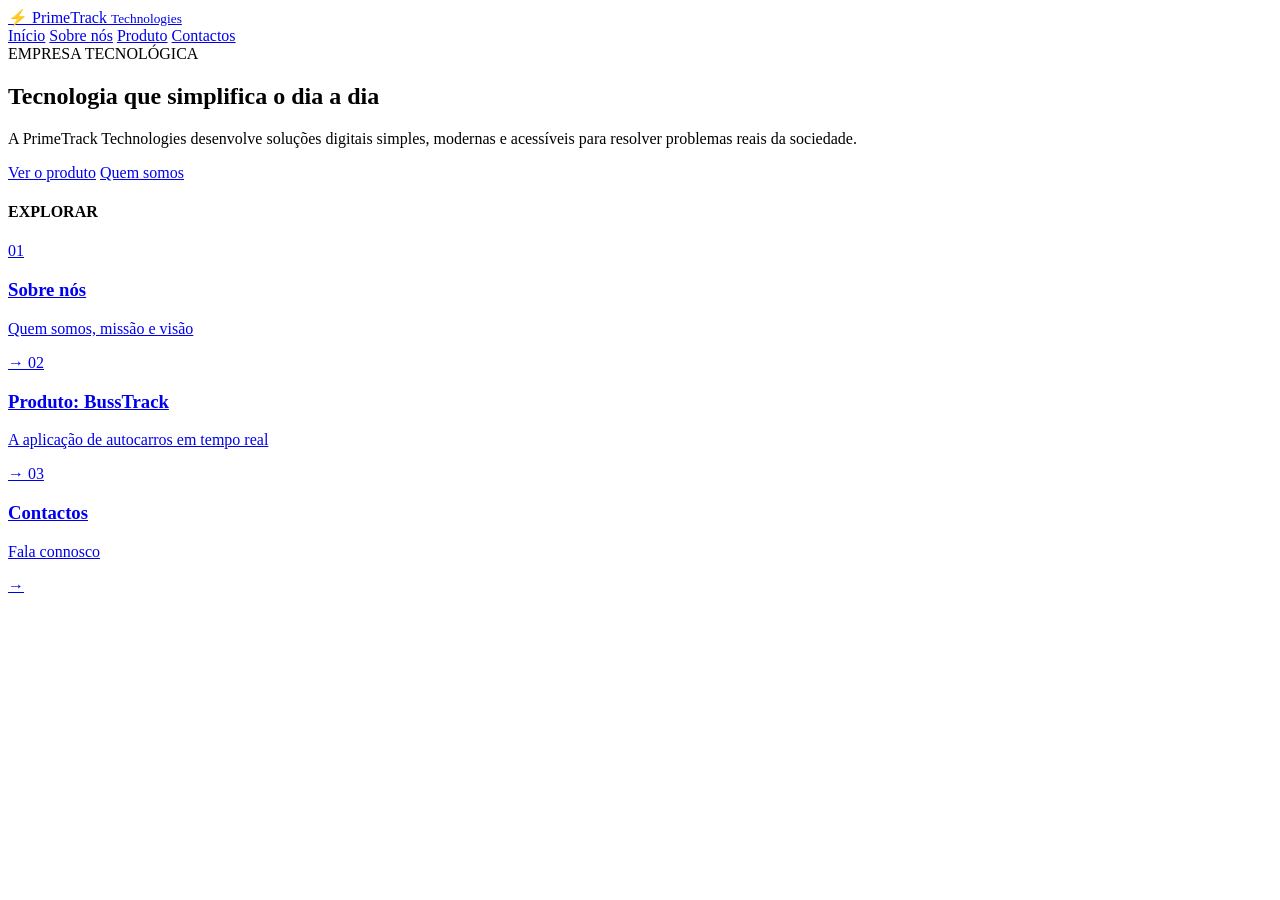
==== index.html @ 8f0a6c94 "Add files via upload" ====
<!DOCTYPE html>
<html lang="pt-PT">
<head>
    <meta charset="UTF-8">
    <meta name="viewport" content="width=device-width, initial-scale=1.0">
    <title>PrimeTrack Technologies</title>
    <link rel="stylesheet" href="css/style.css">
</head>
<body class="pagina-inicio">

    <header class="topo">
        <a href="index.html" class="logo">
            <span class="logo-icon">⚡</span>
            <span class="logo-nome">PrimeTrack</span>
            <small>Technologies</small>
        </a>
        <nav class="menu">
            <a href="index.html" class="ativo">Início</a>
            <a href="sobre.html">Sobre nós</a>
            <a href="produto.html">Produto</a>
            <a href="contactos.html">Contactos</a>
        </nav>
    </header>

    <main class="split">
        <section class="split-esq">
            <span class="badge">EMPRESA TECNOLÓGICA</span>
            <h1>Tecnologia que <span>simplifica</span> o dia a dia</h1>
            <p>A PrimeTrack Technologies desenvolve soluções digitais simples, modernas e acessíveis para resolver problemas reais da sociedade.</p>
            <div class="botoes">
                <a href="produto.html" class="btn-primario">Ver o produto</a>
                <a href="sobre.html" class="btn-secundario">Quem somos</a>
            </div>
        </section>

        <section class="split-dir">
            <h4 class="eyebrow">EXPLORAR</h4>
            <a href="sobre.html" class="atalho">
                <span class="num">01</span>
                <div><h3>Sobre nós</h3><p>Quem somos, missão e visão</p></div>
                <span class="seta">→</span>
            </a>
            <a href="produto.html" class="atalho">
                <span class="num">02</span>
                <div><h3>Produto: BussTrack</h3><p>A aplicação de autocarros em tempo real</p></div>
                <span class="seta">→</span>
            </a>
            <a href="contactos.html" class="atalho">
                <span class="num">03</span>
                <div><h3>Contactos</h3><p>Fala connosco</p></div>
                <span class="seta">→</span>
            </a>
        </section>
    </main>

    <script src="js/script.js"></script>
</body>
</html>
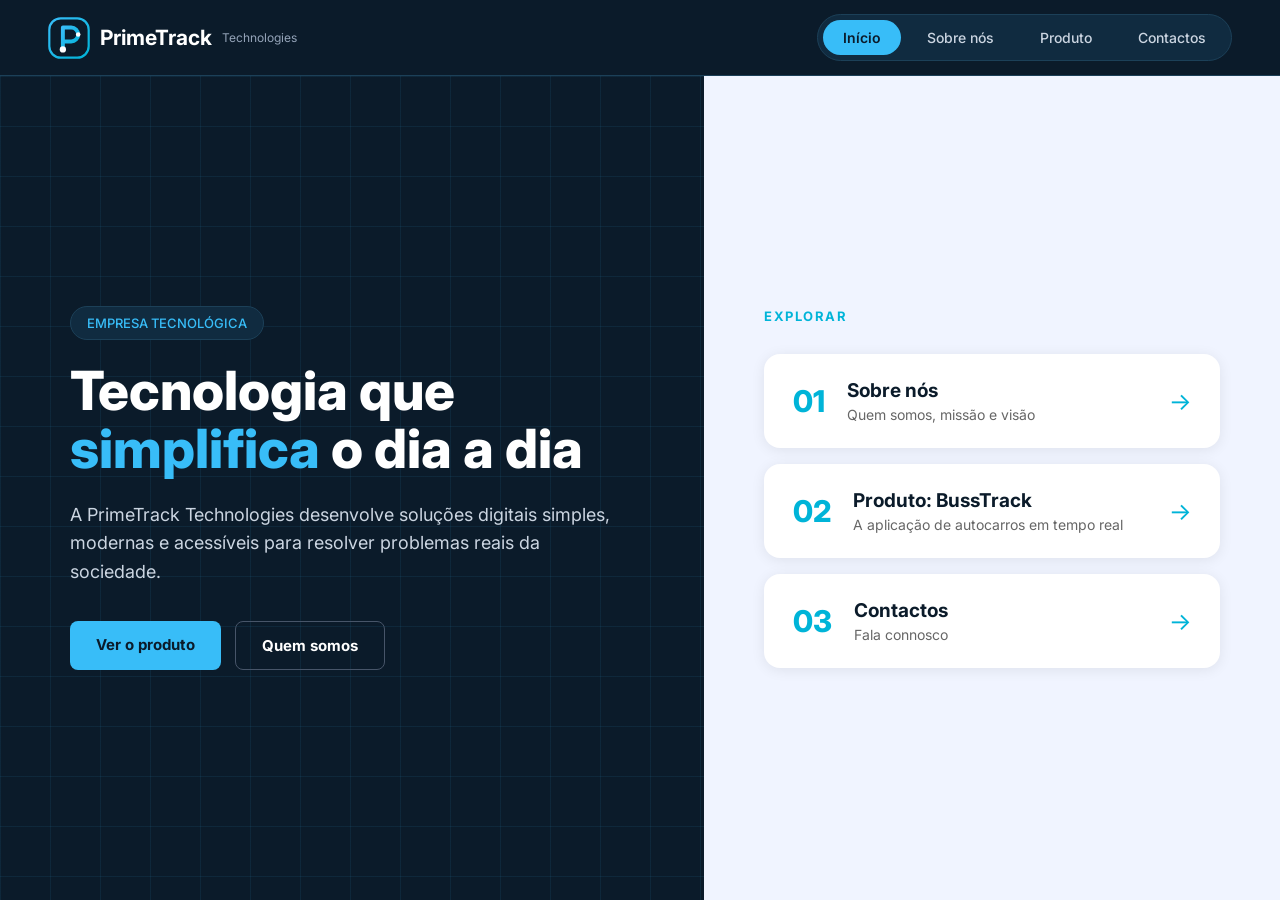
==== commit 2e06c075: "Melhorias na estrutura, design do site. Falta prenecher algumas coisas mas a base está completa!" ====
--- a/index.html
+++ b/index.html
@@ -4,13 +4,14 @@
     <meta charset="UTF-8">
     <meta name="viewport" content="width=device-width, initial-scale=1.0">
     <title>PrimeTrack Technologies</title>
+    <link rel="icon" type="image/svg+xml" href="img/favicon.svg">
     <link rel="stylesheet" href="css/style.css">
 </head>
 <body class="pagina-inicio">
 
     <header class="topo">
         <a href="index.html" class="logo">
-            <span class="logo-icon">⚡</span>
+            <img class="logo-img" src="img/logo.svg" alt="Logótipo PrimeTrack Technologies">
             <span class="logo-nome">PrimeTrack</span>
             <small>Technologies</small>
         </a>
--- a/css/style.css
+++ b/css/style.css
@@ -0,0 +1,487 @@
+/* =========================================
+   PrimeTrack Technologies - style.css
+   Mesmas cores e fontes do BussTrack
+   ========================================= */
+@import url('https://fonts.googleapis.com/css2?family=Inter:wght@400;500;600;700;800&family=Montserrat:wght@600&display=swap');
+
+:root {
+    --azul-escuro: #0b1b2a;
+    --azul-caixa: #0b2a3b;
+    --azul-borda: #006b91;
+    --ciano: #38bdf8;
+    --ciano-forte: #00b4d8;
+    --texto: #111827;
+    --cinza: #94a3b8;
+    --cinza-claro: #cbd5e1;
+    --fundo-claro: #f0f4ff;
+}
+
+* { margin: 0; padding: 0; box-sizing: border-box; }
+
+body {
+    font-family: 'Inter', Arial, sans-serif;
+    color: var(--texto);
+    background: white;
+    min-height: 100vh;
+    display: flex;
+    flex-direction: column;
+}
+a { text-decoration: none; color: inherit; }
+
+/* =========================================
+   TOPO
+   ========================================= */
+.topo {
+    height: 76px;
+    flex-shrink: 0;
+    display: flex;
+    align-items: center;
+    justify-content: space-between;
+    padding: 0 48px;
+    background-color: var(--azul-escuro);
+    color: white;
+    border-bottom: 1px solid #1c4058;
+}
+.logo { display: flex; align-items: center; gap: 10px; }
+.logo-img { width: 42px; height: 42px; }
+.logo-nome { font-size: 21px; font-weight: 700; }
+.logo small { font-size: 12px; color: var(--cinza); }
+
+.menu {
+    display: flex;
+    gap: 6px;
+    background-color: #102b40;
+    border: 1px solid #1c4058;
+    border-radius: 50px;
+    padding: 5px;
+}
+.menu a {
+    padding: 9px 20px;
+    border-radius: 50px;
+    font-size: 14px;
+    font-weight: 500;
+    color: var(--cinza-claro);
+    transition: all .2s;
+}
+.menu a:hover { color: var(--ciano); }
+.menu a.ativo { background-color: var(--ciano); color: var(--azul-escuro); font-weight: 600; }
+
+/* =========================================
+   ELEMENTOS COMUNS
+   ========================================= */
+.eyebrow {
+    color: var(--ciano-forte);
+    font-size: 13px;
+    font-weight: 700;
+    letter-spacing: 1.5px;
+    margin-bottom: 14px;
+}
+.badge {
+    display: inline-block;
+    padding: 8px 16px;
+    background-color: #102b40;
+    border: 1px solid #1c4058;
+    border-radius: 50px;
+    color: var(--ciano);
+    font-size: 13px;
+    font-weight: 500;
+    margin-bottom: 22px;
+}
+.botoes { display: flex; gap: 14px; flex-wrap: wrap; }
+.btn-primario, .btn-secundario {
+    display: inline-block;
+    padding: 14px 26px;
+    border-radius: 8px;
+    font-weight: 700;
+    font-size: 15px;
+    transition: all .25s;
+}
+.btn-primario { background-color: var(--ciano); color: var(--azul-escuro); }
+.btn-secundario { border: 1px solid #475569; color: white; }
+.btn-primario:hover {
+    background-color: #0ea5e9;
+    transform: translateY(-3px);
+    box-shadow: 0 0 10px #0d4579, 0 0 30px #0d4579;
+}
+.btn-secundario:hover { background-color: #1e293b; transform: translateY(-3px); }
+.btn-grande { padding: 18px 34px; font-size: 16px; margin-top: 30px; font-family: 'Montserrat', 'Inter', sans-serif; }
+
+/* =========================================
+   INÍCIO (metade escura / metade clara)
+   ========================================= */
+.split { flex: 1; display: grid; grid-template-columns: 1.1fr .9fr; }
+.split-esq {
+    position: relative;
+    isolation: isolate;
+    background-color: var(--azul-escuro);
+    color: white;
+    padding: 70px 70px;
+    display: flex;
+    flex-direction: column;
+    align-items: flex-start;
+    justify-content: center;
+}
+.split-esq::before {
+    content: '';
+    position: absolute;
+    inset: 0;
+    z-index: -1;
+    pointer-events: none;
+    background-image:
+        linear-gradient(rgba(56,189,248,.08) 1px, transparent 1px),
+        linear-gradient(90deg, rgba(56,189,248,.08) 1px, transparent 1px);
+    background-size: 50px 50px;
+}
+.split-esq h1 { font-size: 54px; line-height: 1.08; margin-bottom: 22px; font-weight: 800; }
+.split-esq h1 span { color: var(--ciano); }
+.split-esq p { font-size: 18px; line-height: 1.6; color: var(--cinza-claro); margin-bottom: 34px; max-width: 540px; }
+
+.split-dir {
+    background-color: var(--fundo-claro);
+    padding: 70px 60px;
+    display: flex;
+    flex-direction: column;
+    justify-content: center;
+    gap: 16px;
+}
+.atalho {
+    display: flex;
+    align-items: center;
+    gap: 22px;
+    background: white;
+    border-radius: 16px;
+    padding: 24px 28px;
+    box-shadow: 0 2px 14px rgba(0,0,0,.08);
+    border: 1px solid transparent;
+    transition: all .25s;
+}
+.atalho:hover { transform: translateX(8px); border-color: var(--ciano-forte); box-shadow: 0 8px 24px rgba(0,0,0,.12); }
+.atalho .num { font-size: 30px; font-weight: 800; color: var(--ciano-forte); }
+.atalho div { flex: 1; }
+.atalho h3 { font-size: 19px; color: var(--azul-escuro); margin-bottom: 4px; }
+.atalho p { font-size: 14px; color: #666; }
+.atalho .seta { font-size: 24px; color: var(--ciano-forte); }
+
+/* =========================================
+   PÁGINAS COM DUAS COLUNAS (Sobre, Produto)
+   ========================================= */
+.duas-colunas {
+    flex: 1;
+    display: grid;
+    grid-template-columns: 1.1fr 1fr;
+    align-items: center;
+    gap: 80px;
+    max-width: 1250px;
+    width: 100%;
+    margin: 0 auto;
+    padding: 60px 48px;
+}
+.col-texto h1 { font-size: 50px; font-weight: 800; line-height: 1.1; margin-bottom: 22px; }
+.col-texto > p { font-size: 18px; line-height: 1.7; margin-bottom: 14px; }
+
+/* Sobre nós (claro) */
+.pagina-clara .col-texto > p { color: #555; }
+.etiquetas { display: flex; gap: 10px; margin-top: 26px; flex-wrap: wrap; }
+.etiquetas span {
+    padding: 9px 20px;
+    border-radius: 50px;
+    background: var(--fundo-claro);
+    border: 1px solid #d3dcf5;
+    color: var(--azul-escuro);
+    font-weight: 600;
+    font-size: 14px;
+}
+.col-cartoes { display: flex; flex-direction: column; gap: 18px; }
+.linha-cartao {
+    display: flex;
+    gap: 22px;
+    align-items: flex-start;
+    background: var(--fundo-claro);
+    border-radius: 16px;
+    padding: 28px;
+    box-shadow: 0 2px 14px rgba(0,0,0,.08);
+}
+.linha-cartao .icone { font-size: 34px; }
+.linha-cartao h3 { font-size: 20px; color: var(--azul-escuro); margin-bottom: 8px; }
+.linha-cartao p { font-size: 15px; line-height: 1.6; color: #555; }
+.linha-cartao.destaque { background: var(--azul-escuro); }
+.linha-cartao.destaque h3 { color: white; }
+.linha-cartao.destaque p { color: var(--cinza-claro); }
+.link-seta { display: inline-block; margin-top: 12px; color: var(--ciano); font-weight: 600; font-size: 15px; }
+.link-seta:hover { text-decoration: underline; }
+
+/* Produto (escuro) */
+.pagina-escura { background-color: var(--azul-escuro); color: white; }
+.pagina-escura .col-texto > p { color: var(--cinza-claro); }
+.par-caixas { display: grid; grid-template-columns: 1fr 1fr; gap: 16px; margin-top: 26px; }
+.caixa-escura {
+    background-color: var(--azul-caixa);
+    border: 1px solid var(--azul-borda);
+    border-radius: 16px;
+    padding: 22px;
+}
+.caixa-escura h3 { font-size: 18px; display: flex; align-items: center; gap: 10px; margin-bottom: 10px; }
+.caixa-escura p { font-size: 15px; line-height: 1.6; color: var(--cinza-claro); }
+.fundo-simb, .fundo-verde {
+    width: 30px; height: 30px;
+    border-radius: 6px;
+    display: inline-flex;
+    align-items: center;
+    justify-content: center;
+    font-size: 14px;
+}
+.fundo-simb { background-color: rgba(255,0,0,.3); }
+.fundo-verde { background-color: rgba(0,180,216,.3); }
+
+.col-visual { display: flex; justify-content: center; }
+.phone {
+    width: 300px;
+    height: 560px;
+    background-color: #111827;
+    border: 8px solid #1f2937;
+    border-radius: 40px;
+    position: relative;
+    overflow: hidden;
+    box-shadow: 0 0 20px 30px rgba(0,0,0,.35);
+    display: flex;
+    flex-direction: column;
+}
+.phone-top {
+    width: 110px; height: 25px;
+    background-color: #1f2937;
+    border-radius: 0 0 18px 18px;
+    position: absolute;
+    top: 0; left: 50%;
+    transform: translateX(-50%);
+    z-index: 10;
+}
+.map {
+    width: 100%; height: 70%;
+    background-color: #334155;
+    background-image:
+        linear-gradient(rgba(255,255,255,.06) 1px, transparent 1px),
+        linear-gradient(90deg, rgba(255,255,255,.06) 1px, transparent 1px);
+    background-size: 40px 40px;
+    position: relative;
+    overflow: hidden;
+}
+.route {
+    position: absolute;
+    left: 12%; top: 18%;
+    width: 70%; height: 55%;
+    border: 5px solid var(--ciano);
+    border-right-color: transparent;
+    border-bottom-color: transparent;
+    border-radius: 30px 0 0 0;
+    opacity: .85;
+}
+.bus {
+    position: absolute;
+    width: 22px; height: 22px;
+    background-color: var(--ciano);
+    border: 4px solid white;
+    border-radius: 50%;
+    box-shadow: 0 0 0 8px rgba(56,189,248,.3);
+    animation: bus-move 6s ease-in-out infinite alternate;
+}
+@keyframes bus-move {
+    0%   { left: calc(12% - 9px); top: 60%; }
+    50%  { left: calc(12% - 9px); top: 15%; }
+    100% { left: 78%; top: 15%; }
+}
+.bus-info {
+    text-align: center;
+    width: calc(100% - 32px);
+    background-color: #122232;
+    color: white;
+    padding: 16px 18px;
+    border-radius: 18px;
+    position: absolute;
+    bottom: 16px; left: 16px;
+    box-shadow: 0 10px 25px rgba(0,0,0,.4);
+}
+.bus-info strong { font-size: 15px; }
+.bus-info p { font-size: 13px; color: var(--cinza); }
+.bus-info b { color: var(--ciano); }
+.bus-info-top { display: flex; align-items: center; justify-content: space-between; margin-bottom: 6px; }
+.badge-live { font-size: 11px; font-weight: 700; color: var(--ciano); letter-spacing: .5px; }
+
+/* =========================================
+   CONTACTOS
+   ========================================= */
+.centro {
+    flex: 1;
+    background-color: white;
+    max-width: 1000px;
+    width: 100%;
+    margin: 0 auto;
+    padding: 70px 48px;
+    text-align: center;
+    display: flex;
+    flex-direction: column;
+    align-items: center;
+    justify-content: center;
+}
+.centro h1 { font-size: 46px; font-weight: 800; margin-bottom: 14px; }
+.intro { font-size: 18px; line-height: 1.6; color: #555; max-width: 560px; }
+.tres-cartoes { display: grid; grid-template-columns: repeat(3, 1fr); gap: 20px; margin-top: 50px; width: 100%; }
+.cartao {
+    background: var(--fundo-claro);
+    border-radius: 16px;
+    padding: 34px 20px;
+    box-shadow: 0 2px 14px rgba(0,0,0,.08);
+}
+.cartao .icone { font-size: 34px; display: block; margin-bottom: 12px; }
+.cartao h3 { font-size: 19px; color: var(--azul-escuro); margin-bottom: 8px; }
+.cartao p { color: gray; font-size: 15px; }
+.rodape {
+    background-color: var(--azul-escuro);
+    color: var(--cinza);
+    text-align: center;
+    padding: 20px;
+    font-size: 13px;
+}
+
+/* =========================================
+   RESPONSIVO
+   ========================================= */
+@media (max-width: 900px) {
+    .topo { padding: 0 20px; height: auto; flex-direction: column; gap: 12px; padding-top: 14px; padding-bottom: 14px; }
+    .menu { flex-wrap: wrap; justify-content: center; }
+    .menu a { padding: 8px 14px; }
+    .split, .duas-colunas { grid-template-columns: 1fr; }
+    .split-esq, .split-dir { padding: 50px 24px; }
+    .split-esq h1 { font-size: 38px; }
+    .duas-colunas { gap: 50px; padding: 50px 24px; }
+    .col-texto h1 { font-size: 38px; }
+    .par-caixas, .tres-cartoes { grid-template-columns: 1fr; }
+}
+
+/* =========================================
+   ÍCONES, LOGÓTIPO E FUNDOS
+   ========================================= */
+.icone-img { width: 36px; height: 36px; display: block; }
+.mini { width: 18px; height: 18px; display: block; }
+.cartao .icone { display: block; margin-bottom: 12px; }
+.cartao .icone-img { margin: 0 auto; width: 40px; height: 40px; }
+
+/* Imagem de fundo de cada página (menos o início): fica fixa por trás do conteúdo */
+.pagina-sobre, .pagina-produto, .pagina-contactos { isolation: isolate; }
+.pagina-sobre::before, .pagina-produto::before, .pagina-contactos::before {
+    content: '';
+    position: fixed;
+    inset: 0;
+    z-index: -1;
+    background-repeat: no-repeat;
+    background-position: center bottom;
+    background-size: cover;
+}
+.pagina-sobre::before     { background-image: url('../img/fundos/sobre.svg'); }
+.pagina-produto::before   { background-image: url('../img/fundos/produto.svg'); }
+.pagina-contactos::before { background-image: url('../img/fundos/contactos.svg'); }
+
+/* o conteúdo fica legível por cima do fundo */
+.pagina-sobre .col-texto {
+    background: rgba(255,255,255,.88);
+    padding: 34px;
+    border-radius: 20px;
+}
+.pagina-produto .col-texto {
+    background: rgba(11,27,42,.82);
+    padding: 34px;
+    border-radius: 20px;
+    backdrop-filter: blur(2px);
+}
+.pagina-contactos .centro { background: transparent; }
+
+/* =========================================
+   TELEMÓVEL DO PRODUTO (detalhes)
+   ========================================= */
+.phone .map { height: 66%; }
+.phone .bus {
+    width: 30px; height: 30px;
+    background-color: var(--ciano);
+    display: flex;
+    align-items: center;
+    justify-content: center;
+    z-index: 3;
+}
+.phone .bus img { width: 16px; height: 16px; }
+.paragem {
+    position: absolute;
+    width: 12px; height: 12px;
+    background: var(--azul-escuro);
+    border: 3px solid var(--ciano);
+    border-radius: 50%;
+    z-index: 2;
+}
+.paragem em {
+    position: absolute;
+    top: 18px; left: 50%;
+    transform: translateX(-50%);
+    font-style: normal;
+    font-size: 10px;
+    font-weight: 600;
+    color: white;
+    background: var(--azul-escuro);
+    padding: 3px 8px;
+    border-radius: 20px;
+    white-space: nowrap;
+}
+.p1 { left: calc(12% - 3px); top: 72%; }
+.p2 { left: calc(12% - 3px); top: 17%; }
+.p3 { left: calc(82% - 6px); top: 17%; }
+.progresso {
+    height: 5px;
+    background: #1f3a52;
+    border-radius: 5px;
+    margin: 4px 0 10px;
+    overflow: hidden;
+}
+.progresso span {
+    display: block;
+    height: 100%;
+    width: 70%;
+    background: var(--ciano);
+    border-radius: 5px;
+    animation: encher 6s ease-in-out infinite alternate;
+}
+@keyframes encher { from { width: 25%; } to { width: 85%; } }
+
+.phone .bus-info-top { gap: 10px; }
+.phone .bus-info strong { font-size: 14px; white-space: nowrap; }
+.phone .badge-live { white-space: nowrap; }
+
+/* =========================================
+   TELEMÓVEL
+   ========================================= */
+@media (max-width: 900px) {
+    .topo { gap: 10px; padding: 12px 16px; }
+    .logo-img { width: 36px; height: 36px; }
+    .logo-nome { font-size: 19px; }
+    /* menu numa única linha, com os 4 botões do mesmo tamanho */
+    .menu { width: 100%; flex-wrap: nowrap; gap: 2px; padding: 4px; }
+    .menu a { flex: 1; text-align: center; padding: 9px 2px; font-size: 13px; white-space: nowrap; }
+
+    .split-esq, .split-dir { padding: 40px 20px; }
+    .split-esq h1 { font-size: 34px; }
+    .split-esq p { font-size: 16px; }
+    .atalho { padding: 18px 18px; gap: 14px; }
+
+    .duas-colunas { padding: 24px 16px 40px; gap: 30px; }
+    .col-texto h1 { font-size: 34px; }
+    .col-texto > p { font-size: 16px; }
+    .pagina-sobre .col-texto, .pagina-produto .col-texto { padding: 22px; }
+    .btn-grande { display: block; text-align: center; width: 100%; padding: 16px 20px; }
+
+    .phone { width: 270px; height: 500px; }
+
+    .centro { padding: 40px 16px 50px; }
+    .centro h1 { font-size: 34px; }
+    .intro { font-size: 16px; }
+    .tres-cartoes { margin-top: 30px; gap: 14px; }
+}
+@media (max-width: 380px) {
+    .logo small { display: none; }
+    .menu a { font-size: 12px; }
+}
